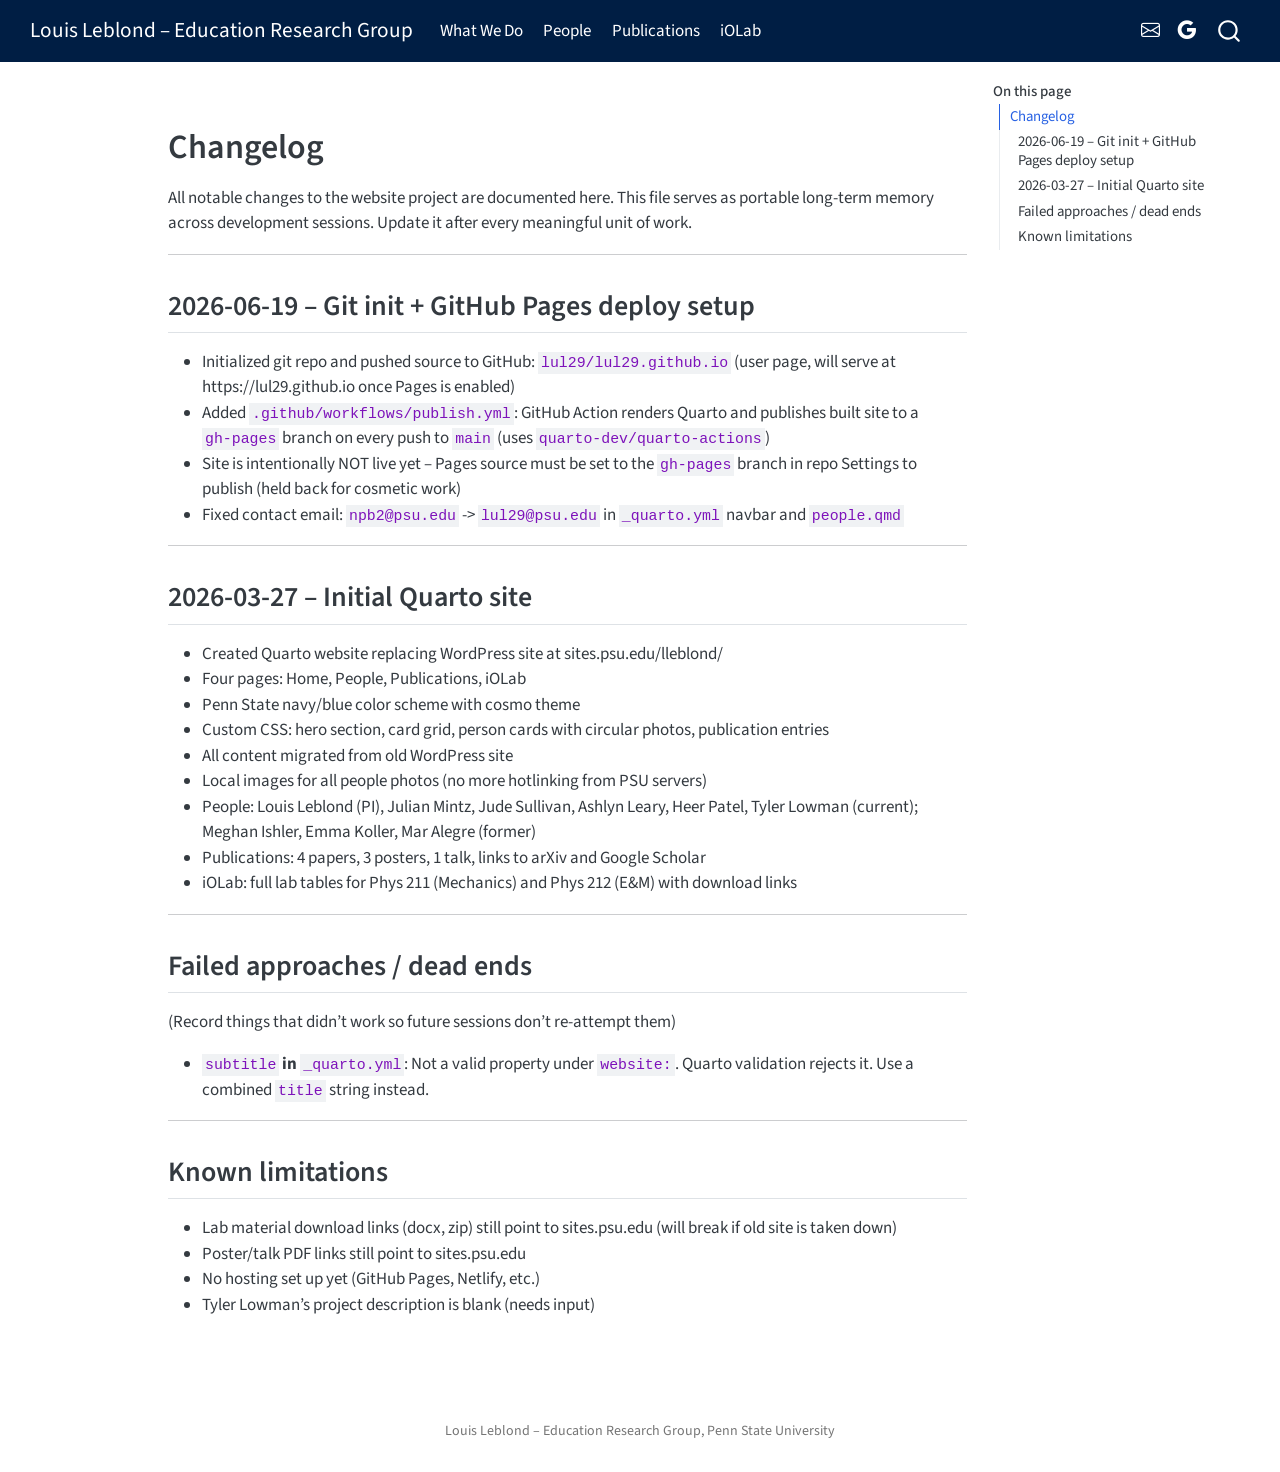
==== CHANGELOG.html @ 8d4fcfae "Built site for gh-pages" ====
<!DOCTYPE html>
<html xmlns="http://www.w3.org/1999/xhtml" lang="en" xml:lang="en"><head>

<meta charset="utf-8">
<meta name="generator" content="quarto-1.9.38">

<meta name="viewport" content="width=device-width, initial-scale=1.0, user-scalable=yes">


<title>changelog – Louis Leblond -- Education Research Group</title>
<style>
/* Default styles provided by pandoc.
** See https://pandoc.org/MANUAL.html#variables-for-html for config info.
*/
code{white-space: pre-wrap;}
span.smallcaps{font-variant: small-caps;}
div.columns{display: flex; gap: min(4vw, 1.5em);}
div.column{flex: auto; overflow-x: auto;}
div.hanging-indent{margin-left: 1.5em; text-indent: -1.5em;}
ul.task-list{list-style: none;}
ul.task-list li input[type="checkbox"] {
  width: 0.8em;
  margin: 0 0.8em 0.2em -1em; /* quarto-specific, see https://github.com/quarto-dev/quarto-cli/issues/4556 */ 
  vertical-align: middle;
}
</style>


<script src="site_libs/quarto-nav/quarto-nav.js"></script>
<script src="site_libs/quarto-nav/headroom.min.js"></script>
<script src="site_libs/clipboard/clipboard.min.js"></script>
<script src="site_libs/quarto-search/autocomplete.umd.js"></script>
<script src="site_libs/quarto-search/fuse.min.js"></script>
<script src="site_libs/quarto-search/quarto-search.js"></script>
<meta name="quarto:offset" content="./">
<script src="site_libs/quarto-html/quarto.js" type="module"></script>
<script src="site_libs/quarto-html/tabsets/tabsets.js" type="module"></script>
<script src="site_libs/quarto-html/popper.min.js"></script>
<script src="site_libs/quarto-html/tippy.umd.min.js"></script>
<script src="site_libs/quarto-html/anchor.min.js"></script>
<link href="site_libs/quarto-html/tippy.css" rel="stylesheet">
<link href="site_libs/quarto-html/quarto-syntax-highlighting-15634bcf2e68342d4ad2dfa704d543f6.css" rel="stylesheet" id="quarto-text-highlighting-styles">
<script src="site_libs/bootstrap/bootstrap.min.js"></script>
<link href="site_libs/bootstrap/bootstrap-icons.css" rel="stylesheet">
<link href="site_libs/bootstrap/bootstrap-d81e7e5f233e71a099a25832605e0fca.min.css" rel="stylesheet" append-hash="true" id="quarto-bootstrap" data-mode="light">
<script id="quarto-search-options" type="application/json">{
  "location": "navbar",
  "copy-button": false,
  "collapse-after": 3,
  "panel-placement": "end",
  "type": "overlay",
  "limit": 50,
  "keyboard-shortcut": [
    "f",
    "/",
    "s"
  ],
  "show-item-context": false,
  "language": {
    "search-no-results-text": "No results",
    "search-matching-documents-text": "matching documents",
    "search-copy-link-title": "Copy link to search",
    "search-hide-matches-text": "Hide additional matches",
    "search-more-match-text": "more match in this document",
    "search-more-matches-text": "more matches in this document",
    "search-clear-button-title": "Clear",
    "search-text-placeholder": "",
    "search-detached-cancel-button-title": "Cancel",
    "search-submit-button-title": "Submit",
    "search-label": "Search"
  }
}</script>


<link rel="stylesheet" href="styles.css">
</head>

<body class="nav-fixed quarto-light">

<div id="quarto-search-results"></div>
  <header id="quarto-header" class="headroom fixed-top">
    <nav class="navbar navbar-expand-lg " data-bs-theme="dark">
      <div class="navbar-container container-fluid">
      <div class="navbar-brand-container mx-auto">
    <a class="navbar-brand" href="./index.html">
    <span class="navbar-title">Louis Leblond – Education Research Group</span>
    </a>
  </div>
            <div id="quarto-search" class="" title="Search"></div>
          <button class="navbar-toggler" type="button" data-bs-toggle="collapse" data-bs-target="#navbarCollapse" aria-controls="navbarCollapse" role="menu" aria-expanded="false" aria-label="Toggle navigation" onclick="if (window.quartoToggleHeadroom) { window.quartoToggleHeadroom(); }">
  <span class="navbar-toggler-icon"></span>
</button>
          <div class="collapse navbar-collapse" id="navbarCollapse">
            <ul class="navbar-nav navbar-nav-scroll me-auto">
  <li class="nav-item">
    <a class="nav-link" href="./index.html"> 
<span class="menu-text">What We Do</span></a>
  </li>  
  <li class="nav-item">
    <a class="nav-link" href="./people.html"> 
<span class="menu-text">People</span></a>
  </li>  
  <li class="nav-item">
    <a class="nav-link" href="./publications.html"> 
<span class="menu-text">Publications</span></a>
  </li>  
  <li class="nav-item">
    <a class="nav-link" href="./iolab.html"> 
<span class="menu-text">iOLab</span></a>
  </li>  
</ul>
            <ul class="navbar-nav navbar-nav-scroll ms-auto">
  <li class="nav-item compact">
    <a class="nav-link" href="mailto:lul29@psu.edu"> <i class="bi bi-envelope" role="img" aria-label="Email">
</i> 
<span class="menu-text"></span></a>
  </li>  
  <li class="nav-item compact">
    <a class="nav-link" href="https://scholar.google.com/citations?user=bIXsdYYAAAAJ&amp;hl=en&amp;oi=ao"> <i class="bi bi-google" role="img" aria-label="Google Scholar">
</i> 
<span class="menu-text"></span></a>
  </li>  
</ul>
          </div> <!-- /navcollapse -->
            <div class="quarto-navbar-tools">
</div>
      </div> <!-- /container-fluid -->
    </nav>
</header>
<!-- content -->
<div id="quarto-content" class="quarto-container page-columns page-rows-contents page-layout-article page-navbar">
<!-- sidebar -->
<!-- margin-sidebar -->
    <div id="quarto-margin-sidebar" class="sidebar margin-sidebar">
        <nav id="TOC" role="doc-toc" class="toc-active">
    <h2 id="toc-title">On this page</h2>
   
  <ul>
  <li><a href="#changelog" id="toc-changelog" class="nav-link active" data-scroll-target="#changelog">Changelog</a>
  <ul class="collapse">
  <li><a href="#git-init-github-pages-deploy-setup" id="toc-git-init-github-pages-deploy-setup" class="nav-link" data-scroll-target="#git-init-github-pages-deploy-setup">2026-06-19 – Git init + GitHub Pages deploy setup</a></li>
  <li><a href="#initial-quarto-site" id="toc-initial-quarto-site" class="nav-link" data-scroll-target="#initial-quarto-site">2026-03-27 – Initial Quarto site</a></li>
  <li><a href="#failed-approaches-dead-ends" id="toc-failed-approaches-dead-ends" class="nav-link" data-scroll-target="#failed-approaches-dead-ends">Failed approaches / dead ends</a></li>
  <li><a href="#known-limitations" id="toc-known-limitations" class="nav-link" data-scroll-target="#known-limitations">Known limitations</a></li>
  </ul></li>
  </ul>
</nav>
    </div>
<!-- main -->
<main class="content" id="quarto-document-content"><header id="title-block-header" class="quarto-title-block"></header>




<section id="changelog" class="level1">
<h1>Changelog</h1>
<p>All notable changes to the website project are documented here. This file serves as portable long-term memory across development sessions. Update it after every meaningful unit of work.</p>
<hr>
<section id="git-init-github-pages-deploy-setup" class="level2">
<h2 class="anchored" data-anchor-id="git-init-github-pages-deploy-setup">2026-06-19 – Git init + GitHub Pages deploy setup</h2>
<ul>
<li>Initialized git repo and pushed source to GitHub: <code>lul29/lul29.github.io</code> (user page, will serve at https://lul29.github.io once Pages is enabled)</li>
<li>Added <code>.github/workflows/publish.yml</code>: GitHub Action renders Quarto and publishes built site to a <code>gh-pages</code> branch on every push to <code>main</code> (uses <code>quarto-dev/quarto-actions</code>)</li>
<li>Site is intentionally NOT live yet – Pages source must be set to the <code>gh-pages</code> branch in repo Settings to publish (held back for cosmetic work)</li>
<li>Fixed contact email: <code>npb2@psu.edu</code> -&gt; <code>lul29@psu.edu</code> in <code>_quarto.yml</code> navbar and <code>people.qmd</code></li>
</ul>
<hr>
</section>
<section id="initial-quarto-site" class="level2">
<h2 class="anchored" data-anchor-id="initial-quarto-site">2026-03-27 – Initial Quarto site</h2>
<ul>
<li>Created Quarto website replacing WordPress site at sites.psu.edu/lleblond/</li>
<li>Four pages: Home, People, Publications, iOLab</li>
<li>Penn State navy/blue color scheme with cosmo theme</li>
<li>Custom CSS: hero section, card grid, person cards with circular photos, publication entries</li>
<li>All content migrated from old WordPress site</li>
<li>Local images for all people photos (no more hotlinking from PSU servers)</li>
<li>People: Louis Leblond (PI), Julian Mintz, Jude Sullivan, Ashlyn Leary, Heer Patel, Tyler Lowman (current); Meghan Ishler, Emma Koller, Mar Alegre (former)</li>
<li>Publications: 4 papers, 3 posters, 1 talk, links to arXiv and Google Scholar</li>
<li>iOLab: full lab tables for Phys 211 (Mechanics) and Phys 212 (E&amp;M) with download links</li>
</ul>
<hr>
</section>
<section id="failed-approaches-dead-ends" class="level2">
<h2 class="anchored" data-anchor-id="failed-approaches-dead-ends">Failed approaches / dead ends</h2>
<p>(Record things that didn’t work so future sessions don’t re-attempt them)</p>
<ul>
<li><strong><code>subtitle</code> in <code>_quarto.yml</code></strong>: Not a valid property under <code>website:</code>. Quarto validation rejects it. Use a combined <code>title</code> string instead.</li>
</ul>
<hr>
</section>
<section id="known-limitations" class="level2">
<h2 class="anchored" data-anchor-id="known-limitations">Known limitations</h2>
<ul>
<li>Lab material download links (docx, zip) still point to sites.psu.edu (will break if old site is taken down)</li>
<li>Poster/talk PDF links still point to sites.psu.edu</li>
<li>No hosting set up yet (GitHub Pages, Netlify, etc.)</li>
<li>Tyler Lowman’s project description is blank (needs input)</li>
</ul>


</section>
</section>

</main> <!-- /main -->
<script id="quarto-html-after-body" type="application/javascript">
  window.document.addEventListener("DOMContentLoaded", function (event) {
    const icon = "";
    const anchorJS = new window.AnchorJS();
    anchorJS.options = {
      placement: 'right',
      icon: icon
    };
    anchorJS.add('.anchored');
    const isCodeAnnotation = (el) => {
      for (const clz of el.classList) {
        if (clz.startsWith('code-annotation-')) {                     
          return true;
        }
      }
      return false;
    }
    const onCopySuccess = function(e) {
      // button target
      const button = e.trigger;
      // don't keep focus
      button.blur();
      // flash "checked"
      button.classList.add('code-copy-button-checked');
      var currentTitle = button.getAttribute("title");
      button.setAttribute("title", "Copied!");
      let tooltip;
      if (window.bootstrap) {
        button.setAttribute("data-bs-toggle", "tooltip");
        button.setAttribute("data-bs-placement", "left");
        button.setAttribute("data-bs-title", "Copied!");
        tooltip = new bootstrap.Tooltip(button, 
          { trigger: "manual", 
            customClass: "code-copy-button-tooltip",
            offset: [0, -8]});
        tooltip.show();    
      }
      setTimeout(function() {
        if (tooltip) {
          tooltip.hide();
          button.removeAttribute("data-bs-title");
          button.removeAttribute("data-bs-toggle");
          button.removeAttribute("data-bs-placement");
        }
        button.setAttribute("title", currentTitle);
        button.classList.remove('code-copy-button-checked');
      }, 1000);
      // clear code selection
      e.clearSelection();
    }
    const getTextToCopy = function(trigger) {
      const outerScaffold = trigger.parentElement.cloneNode(true);
      const codeEl = outerScaffold.querySelector('code');
      for (const childEl of codeEl.children) {
        if (isCodeAnnotation(childEl)) {
          childEl.remove();
        }
      }
      return codeEl.innerText;
    }
    const clipboard = new window.ClipboardJS('.code-copy-button:not([data-in-quarto-modal])', {
      text: getTextToCopy
    });
    clipboard.on('success', onCopySuccess);
    if (window.document.getElementById('quarto-embedded-source-code-modal')) {
      const clipboardModal = new window.ClipboardJS('.code-copy-button[data-in-quarto-modal]', {
        text: getTextToCopy,
        container: window.document.getElementById('quarto-embedded-source-code-modal')
      });
      clipboardModal.on('success', onCopySuccess);
    }
      var localhostRegex = new RegExp(/^(?:http|https):\/\/localhost\:?[0-9]*\//);
      var mailtoRegex = new RegExp(/^mailto:/);
        var filterRegex = new RegExp("https:\/\/lul29\.github\.io\/");
      var isInternal = (href) => {
          return filterRegex.test(href) || localhostRegex.test(href) || mailtoRegex.test(href);
      }
      // Inspect non-navigation links and adorn them if external
     var links = window.document.querySelectorAll('a[href]:not(.nav-link):not(.navbar-brand):not(.toc-action):not(.sidebar-link):not(.sidebar-item-toggle):not(.pagination-link):not(.no-external):not([aria-hidden]):not(.dropdown-item):not(.quarto-navigation-tool):not(.about-link)');
      for (var i=0; i<links.length; i++) {
        const link = links[i];
        if (!isInternal(link.href)) {
          // undo the damage that might have been done by quarto-nav.js in the case of
          // links that we want to consider external
          if (link.dataset.originalHref !== undefined) {
            link.href = link.dataset.originalHref;
          }
        }
      }
    function tippyHover(el, contentFn, onTriggerFn, onUntriggerFn) {
      const config = {
        allowHTML: true,
        maxWidth: 500,
        delay: 100,
        arrow: false,
        appendTo: function(el) {
            return el.parentElement;
        },
        interactive: true,
        interactiveBorder: 10,
        theme: 'quarto',
        placement: 'bottom-start',
      };
      if (contentFn) {
        config.content = contentFn;
      }
      if (onTriggerFn) {
        config.onTrigger = onTriggerFn;
      }
      if (onUntriggerFn) {
        config.onUntrigger = onUntriggerFn;
      }
      window.tippy(el, config); 
    }
    const noterefs = window.document.querySelectorAll('a[role="doc-noteref"]');
    for (var i=0; i<noterefs.length; i++) {
      const ref = noterefs[i];
      tippyHover(ref, function() {
        // use id or data attribute instead here
        let href = ref.getAttribute('data-footnote-href') || ref.getAttribute('href');
        try { href = new URL(href).hash; } catch {}
        const id = href.replace(/^#\/?/, "");
        const note = window.document.getElementById(id);
        if (note) {
          return note.innerHTML;
        } else {
          return "";
        }
      });
    }
    const xrefs = window.document.querySelectorAll('a.quarto-xref');
    const processXRef = (id, note) => {
      // Strip column container classes
      const stripColumnClz = (el) => {
        el.classList.remove("page-full", "page-columns");
        if (el.children) {
          for (const child of el.children) {
            stripColumnClz(child);
          }
        }
      }
      stripColumnClz(note)
      if (id === null || id.startsWith('sec-')) {
        // Special case sections, only their first couple elements
        const container = document.createElement("div");
        if (note.children && note.children.length > 2) {
          container.appendChild(note.children[0].cloneNode(true));
          for (let i = 1; i < note.children.length; i++) {
            const child = note.children[i];
            if (child.tagName === "P" && child.innerText === "") {
              continue;
            } else {
              container.appendChild(child.cloneNode(true));
              break;
            }
          }
          if (window.Quarto?.typesetMath) {
            window.Quarto.typesetMath(container);
          }
          return container.innerHTML
        } else {
          if (window.Quarto?.typesetMath) {
            window.Quarto.typesetMath(note);
          }
          return note.innerHTML;
        }
      } else {
        // Remove any anchor links if they are present
        const anchorLink = note.querySelector('a.anchorjs-link');
        if (anchorLink) {
          anchorLink.remove();
        }
        if (window.Quarto?.typesetMath) {
          window.Quarto.typesetMath(note);
        }
        if (note.classList.contains("callout")) {
          return note.outerHTML;
        } else {
          return note.innerHTML;
        }
      }
    }
    for (var i=0; i<xrefs.length; i++) {
      const xref = xrefs[i];
      tippyHover(xref, undefined, function(instance) {
        instance.disable();
        let url = xref.getAttribute('href');
        let hash = undefined; 
        if (url.startsWith('#')) {
          hash = url;
        } else {
          try { hash = new URL(url).hash; } catch {}
        }
        if (hash) {
          const id = hash.replace(/^#\/?/, "");
          const note = window.document.getElementById(id);
          if (note !== null) {
            try {
              const html = processXRef(id, note.cloneNode(true));
              instance.setContent(html);
            } finally {
              instance.enable();
              instance.show();
            }
          } else {
            // See if we can fetch this
            fetch(url.split('#')[0])
            .then(res => res.text())
            .then(html => {
              const parser = new DOMParser();
              const htmlDoc = parser.parseFromString(html, "text/html");
              const note = htmlDoc.getElementById(id);
              if (note !== null) {
                const html = processXRef(id, note);
                instance.setContent(html);
              } 
            }).finally(() => {
              instance.enable();
              instance.show();
            });
          }
        } else {
          // See if we can fetch a full url (with no hash to target)
          // This is a special case and we should probably do some content thinning / targeting
          fetch(url)
          .then(res => res.text())
          .then(html => {
            const parser = new DOMParser();
            const htmlDoc = parser.parseFromString(html, "text/html");
            const note = htmlDoc.querySelector('main.content');
            if (note !== null) {
              // This should only happen for chapter cross references
              // (since there is no id in the URL)
              // remove the first header
              if (note.children.length > 0 && note.children[0].tagName === "HEADER") {
                note.children[0].remove();
              }
              const html = processXRef(null, note);
              instance.setContent(html);
            } 
          }).finally(() => {
            instance.enable();
            instance.show();
          });
        }
      }, function(instance) {
      });
    }
        let selectedAnnoteEl;
        const selectorForAnnotation = ( cell, annotation) => {
          let cellAttr = 'data-code-cell="' + cell + '"';
          let lineAttr = 'data-code-annotation="' +  annotation + '"';
          const selector = 'span[' + cellAttr + '][' + lineAttr + ']';
          return selector;
        }
        const selectCodeLines = (annoteEl) => {
          const doc = window.document;
          const targetCell = annoteEl.getAttribute("data-target-cell");
          const targetAnnotation = annoteEl.getAttribute("data-target-annotation");
          const annoteSpan = window.document.querySelector(selectorForAnnotation(targetCell, targetAnnotation));
          const lines = annoteSpan.getAttribute("data-code-lines").split(",");
          const lineIds = lines.map((line) => {
            return targetCell + "-" + line;
          })
          let top = null;
          let height = null;
          let parent = null;
          if (lineIds.length > 0) {
              //compute the position of the single el (top and bottom and make a div)
              const el = window.document.getElementById(lineIds[0]);
              top = el.offsetTop;
              height = el.offsetHeight;
              parent = el.parentElement.parentElement;
            if (lineIds.length > 1) {
              const lastEl = window.document.getElementById(lineIds[lineIds.length - 1]);
              const bottom = lastEl.offsetTop + lastEl.offsetHeight;
              height = bottom - top;
            }
            if (top !== null && height !== null && parent !== null) {
              // cook up a div (if necessary) and position it 
              let div = window.document.getElementById("code-annotation-line-highlight");
              if (div === null) {
                div = window.document.createElement("div");
                div.setAttribute("id", "code-annotation-line-highlight");
                div.style.position = 'absolute';
                parent.appendChild(div);
              }
              div.style.top = top - 2 + "px";
              div.style.height = height + 4 + "px";
              div.style.left = 0;
              let gutterDiv = window.document.getElementById("code-annotation-line-highlight-gutter");
              if (gutterDiv === null) {
                gutterDiv = window.document.createElement("div");
                gutterDiv.setAttribute("id", "code-annotation-line-highlight-gutter");
                gutterDiv.style.position = 'absolute';
                const codeCell = window.document.getElementById(targetCell);
                const gutter = codeCell.querySelector('.code-annotation-gutter');
                gutter.appendChild(gutterDiv);
              }
              gutterDiv.style.top = top - 2 + "px";
              gutterDiv.style.height = height + 4 + "px";
            }
            selectedAnnoteEl = annoteEl;
          }
        };
        const unselectCodeLines = () => {
          const elementsIds = ["code-annotation-line-highlight", "code-annotation-line-highlight-gutter"];
          elementsIds.forEach((elId) => {
            const div = window.document.getElementById(elId);
            if (div) {
              div.remove();
            }
          });
          selectedAnnoteEl = undefined;
        };
          // Handle positioning of the toggle
      window.addEventListener(
        "resize",
        throttle(() => {
          elRect = undefined;
          if (selectedAnnoteEl) {
            selectCodeLines(selectedAnnoteEl);
          }
        }, 10)
      );
      function throttle(fn, ms) {
      let throttle = false;
      let timer;
        return (...args) => {
          if(!throttle) { // first call gets through
              fn.apply(this, args);
              throttle = true;
          } else { // all the others get throttled
              if(timer) clearTimeout(timer); // cancel #2
              timer = setTimeout(() => {
                fn.apply(this, args);
                timer = throttle = false;
              }, ms);
          }
        };
      }
        // Attach click handler to the DT
        const annoteDls = window.document.querySelectorAll('dt[data-target-cell]');
        for (const annoteDlNode of annoteDls) {
          annoteDlNode.addEventListener('click', (event) => {
            const clickedEl = event.target;
            if (clickedEl !== selectedAnnoteEl) {
              unselectCodeLines();
              const activeEl = window.document.querySelector('dt[data-target-cell].code-annotation-active');
              if (activeEl) {
                activeEl.classList.remove('code-annotation-active');
              }
              selectCodeLines(clickedEl);
              clickedEl.classList.add('code-annotation-active');
            } else {
              // Unselect the line
              unselectCodeLines();
              clickedEl.classList.remove('code-annotation-active');
            }
          });
        }
    const findCites = (el) => {
      const parentEl = el.parentElement;
      if (parentEl) {
        const cites = parentEl.dataset.cites;
        if (cites) {
          return {
            el,
            cites: cites.split(' ')
          };
        } else {
          return findCites(el.parentElement)
        }
      } else {
        return undefined;
      }
    };
    var bibliorefs = window.document.querySelectorAll('a[role="doc-biblioref"]');
    for (var i=0; i<bibliorefs.length; i++) {
      const ref = bibliorefs[i];
      const citeInfo = findCites(ref);
      if (citeInfo) {
        tippyHover(citeInfo.el, function() {
          var popup = window.document.createElement('div');
          citeInfo.cites.forEach(function(cite) {
            var citeDiv = window.document.createElement('div');
            citeDiv.classList.add('hanging-indent');
            citeDiv.classList.add('csl-entry');
            var biblioDiv = window.document.getElementById('ref-' + cite);
            if (biblioDiv) {
              citeDiv.innerHTML = biblioDiv.innerHTML;
            }
            popup.appendChild(citeDiv);
          });
          return popup.innerHTML;
        });
      }
    }
  });
  </script>
</div> <!-- /content -->
<footer class="footer">
  <div class="nav-footer">
    <div class="nav-footer-left">
      &nbsp;
    </div>   
    <div class="nav-footer-center">
<p>Louis Leblond – Education Research Group, Penn State University</p>
</div>
    <div class="nav-footer-right">
      &nbsp;
    </div>
  </div>
</footer>




</body></html>
---- site_libs/quarto-html/tippy.css ----
.tippy-box[data-animation=fade][data-state=hidden]{opacity:0}[data-tippy-root]{max-width:calc(100vw - 10px)}.tippy-box{position:relative;background-color:#333;color:#fff;border-radius:4px;font-size:14px;line-height:1.4;white-space:normal;outline:0;transition-property:transform,visibility,opacity}.tippy-box[data-placement^=top]>.tippy-arrow{bottom:0}.tippy-box[data-placement^=top]>.tippy-arrow:before{bottom:-7px;left:0;border-width:8px 8px 0;border-top-color:initial;transform-origin:center top}.tippy-box[data-placement^=bottom]>.tippy-arrow{top:0}.tippy-box[data-placement^=bottom]>.tippy-arrow:before{top:-7px;left:0;border-width:0 8px 8px;border-bottom-color:initial;transform-origin:center bottom}.tippy-box[data-placement^=left]>.tippy-arrow{right:0}.tippy-box[data-placement^=left]>.tippy-arrow:before{border-width:8px 0 8px 8px;border-left-color:initial;right:-7px;transform-origin:center left}.tippy-box[data-placement^=right]>.tippy-arrow{left:0}.tippy-box[data-placement^=right]>.tippy-arrow:before{left:-7px;border-width:8px 8px 8px 0;border-right-color:initial;transform-origin:center right}.tippy-box[data-inertia][data-state=visible]{transition-timing-function:cubic-bezier(.54,1.5,.38,1.11)}.tippy-arrow{width:16px;height:16px;color:#333}.tippy-arrow:before{content:"";position:absolute;border-color:transparent;border-style:solid}.tippy-content{position:relative;padding:5px 9px;z-index:1}
---- site_libs/quarto-html/quarto-syntax-highlighting-15634bcf2e68342d4ad2dfa704d543f6.css ----
/* quarto syntax highlight colors */
:root {
  --quarto-hl-ot-color: #003B4F;
  --quarto-hl-at-color: #657422;
  --quarto-hl-ss-color: #20794D;
  --quarto-hl-an-color: #5E5E5E;
  --quarto-hl-fu-color: #4758AB;
  --quarto-hl-st-color: #20794D;
  --quarto-hl-cf-color: #003B4F;
  --quarto-hl-op-color: #5E5E5E;
  --quarto-hl-er-color: #AD0000;
  --quarto-hl-bn-color: #AD0000;
  --quarto-hl-al-color: #AD0000;
  --quarto-hl-va-color: #111111;
  --quarto-hl-bu-color: inherit;
  --quarto-hl-ex-color: inherit;
  --quarto-hl-pp-color: #AD0000;
  --quarto-hl-in-color: #5E5E5E;
  --quarto-hl-vs-color: #20794D;
  --quarto-hl-wa-color: #5E5E5E;
  --quarto-hl-do-color: #5E5E5E;
  --quarto-hl-im-color: #00769E;
  --quarto-hl-ch-color: #20794D;
  --quarto-hl-dt-color: #AD0000;
  --quarto-hl-fl-color: #AD0000;
  --quarto-hl-co-color: #5E5E5E;
  --quarto-hl-cv-color: #5E5E5E;
  --quarto-hl-cn-color: #8f5902;
  --quarto-hl-sc-color: #5E5E5E;
  --quarto-hl-dv-color: #AD0000;
  --quarto-hl-kw-color: #003B4F;
}

/* other quarto variables */
:root {
  --quarto-font-monospace: SFMono-Regular, Menlo, Monaco, Consolas, "Liberation Mono", "Courier New", monospace;
}

/* syntax highlight based on Pandoc's rules */
pre > code.sourceCode > span {
  color: #003B4F;
}

code.sourceCode > span {
  color: #003B4F;
}

div.sourceCode,
div.sourceCode pre.sourceCode {
  color: #003B4F;
}

/* Normal */
code span {
  color: #003B4F;
}

/* Alert */
code span.al {
  color: #AD0000;
  font-style: inherit;
}

/* Annotation */
code span.an {
  color: #5E5E5E;
  font-style: inherit;
}

/* Attribute */
code span.at {
  color: #657422;
  font-style: inherit;
}

/* BaseN */
code span.bn {
  color: #AD0000;
  font-style: inherit;
}

/* BuiltIn */
code span.bu {
  font-style: inherit;
}

/* ControlFlow */
code span.cf {
  color: #003B4F;
  font-weight: bold;
  font-style: inherit;
}

/* Char */
code span.ch {
  color: #20794D;
  font-style: inherit;
}

/* Constant */
code span.cn {
  color: #8f5902;
  font-style: inherit;
}

/* Comment */
code span.co {
  color: #5E5E5E;
  font-style: inherit;
}

/* CommentVar */
code span.cv {
  color: #5E5E5E;
  font-style: italic;
}

/* Documentation */
code span.do {
  color: #5E5E5E;
  font-style: italic;
}

/* DataType */
code span.dt {
  color: #AD0000;
  font-style: inherit;
}

/* DecVal */
code span.dv {
  color: #AD0000;
  font-style: inherit;
}

/* Error */
code span.er {
  color: #AD0000;
  font-style: inherit;
}

/* Extension */
code span.ex {
  font-style: inherit;
}

/* Float */
code span.fl {
  color: #AD0000;
  font-style: inherit;
}

/* Function */
code span.fu {
  color: #4758AB;
  font-style: inherit;
}

/* Import */
code span.im {
  color: #00769E;
  font-style: inherit;
}

/* Information */
code span.in {
  color: #5E5E5E;
  font-style: inherit;
}

/* Keyword */
code span.kw {
  color: #003B4F;
  font-weight: bold;
  font-style: inherit;
}

/* Operator */
code span.op {
  color: #5E5E5E;
  font-style: inherit;
}

/* Other */
code span.ot {
  color: #003B4F;
  font-style: inherit;
}

/* Preprocessor */
code span.pp {
  color: #AD0000;
  font-style: inherit;
}

/* SpecialChar */
code span.sc {
  color: #5E5E5E;
  font-style: inherit;
}

/* SpecialString */
code span.ss {
  color: #20794D;
  font-style: inherit;
}

/* String */
code span.st {
  color: #20794D;
  font-style: inherit;
}

/* Variable */
code span.va {
  color: #111111;
  font-style: inherit;
}

/* VerbatimString */
code span.vs {
  color: #20794D;
  font-style: inherit;
}

/* Warning */
code span.wa {
  color: #5E5E5E;
  font-style: italic;
}

.prevent-inlining {
  content: "</";
}

/*# sourceMappingURL=f23921c56f73e400b49028c9186a1aa0.css.map */
---- styles.css ----
/* Penn State brand colors */
:root {
  --psu-blue: #001E44;
  --psu-light-blue: #009CDE;
  --psu-white: #FFFFFF;
  --psu-light-gray: #F5F5F5;
}

/* Hero section on homepage */
.hero-section {
  background: linear-gradient(135deg, var(--psu-blue) 0%, #003366 100%);
  color: var(--psu-white);
  padding: 3rem 2rem;
  border-radius: 8px;
  margin-bottom: 2rem;
}

.hero-section h2 {
  color: var(--psu-light-blue);
  border-bottom: none;
  margin-top: 0;
}

.hero-section p {
  font-size: 1.1rem;
  line-height: 1.7;
}

/* Card layout for research areas and people */
.card-grid {
  display: grid;
  grid-template-columns: repeat(auto-fit, minmax(300px, 1fr));
  gap: 1.5rem;
  margin: 1.5rem 0;
}

.card {
  background: var(--psu-white);
  border: 1px solid #e0e0e0;
  border-radius: 8px;
  padding: 1.5rem;
  box-shadow: 0 2px 4px rgba(0,0,0,0.06);
  transition: box-shadow 0.2s ease;
}

.card:hover {
  box-shadow: 0 4px 12px rgba(0,0,0,0.1);
}

.card h3 {
  color: var(--psu-blue);
  margin-top: 0;
}

/* People cards */
.person-card {
  display: flex;
  gap: 1.5rem;
  align-items: flex-start;
  background: var(--psu-white);
  border: 1px solid #e0e0e0;
  border-radius: 8px;
  padding: 1.5rem;
  margin-bottom: 1rem;
  box-shadow: 0 2px 4px rgba(0,0,0,0.06);
}

.person-card img {
  width: 120px;
  height: 120px;
  border-radius: 50%;
  object-fit: cover;
  flex-shrink: 0;
}

.person-card .person-info h3 {
  margin-top: 0;
  color: var(--psu-blue);
}

.person-card .person-info p {
  margin: 0.3rem 0;
}

/* Publication list styling */
.pub-entry {
  padding: 1rem 0;
  border-bottom: 1px solid #eee;
}

.pub-entry:last-child {
  border-bottom: none;
}

.pub-entry .pub-title {
  font-weight: 600;
  color: var(--psu-blue);
}

.pub-entry .pub-authors {
  color: #555;
  font-size: 0.95rem;
}

.pub-entry .pub-venue {
  font-style: italic;
  color: #777;
}

/* Lab tables */
.lab-table {
  width: 100%;
}

.lab-table th {
  background: var(--psu-blue);
  color: var(--psu-white);
  padding: 0.75rem;
}

.lab-table td {
  padding: 0.75rem;
  border-bottom: 1px solid #eee;
}

.lab-table tr:hover {
  background: var(--psu-light-gray);
}

/* Responsive adjustments */
@media (max-width: 600px) {
  .person-card {
    flex-direction: column;
    align-items: center;
    text-align: center;
  }
}
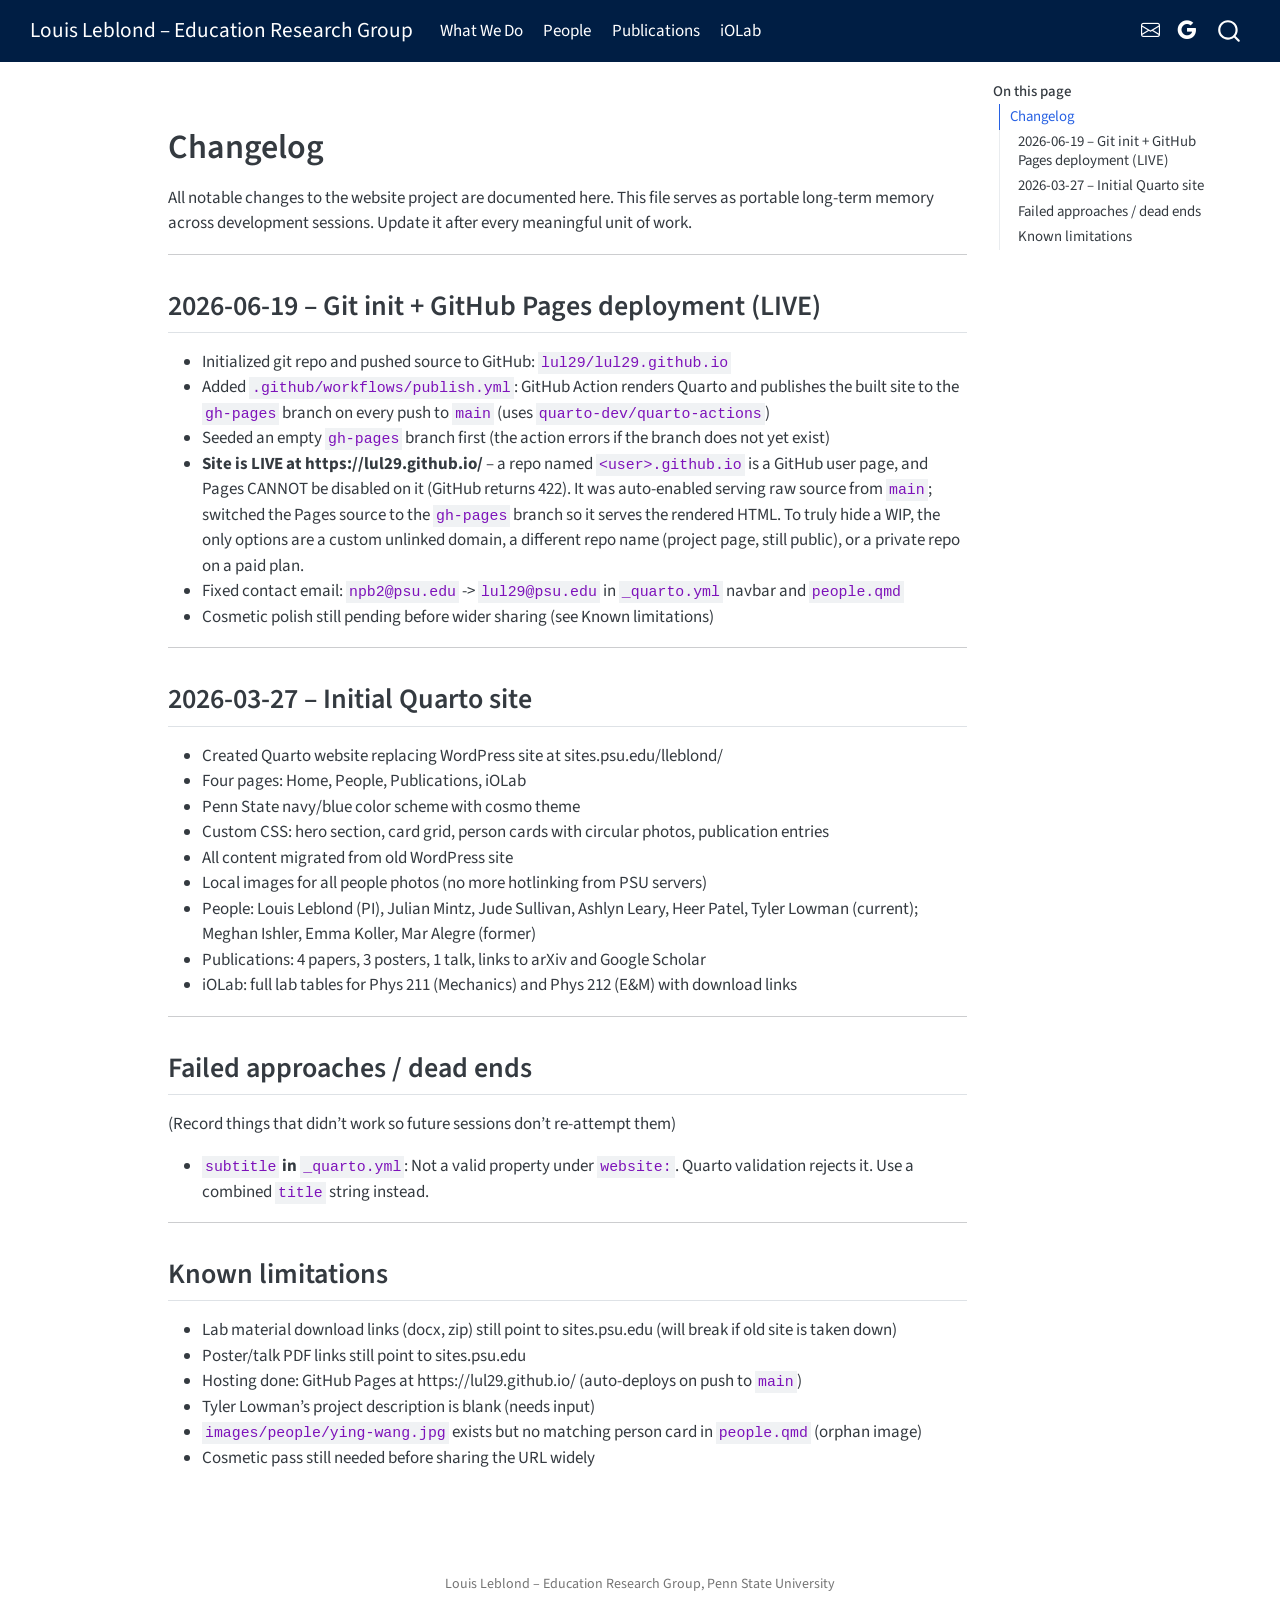
==== commit 06dee188: "Built site for gh-pages" ====
--- a/CHANGELOG.html
+++ b/CHANGELOG.html
@@ -138,7 +138,7 @@
   <ul>
   <li><a href="#changelog" id="toc-changelog" class="nav-link active" data-scroll-target="#changelog">Changelog</a>
   <ul class="collapse">
-  <li><a href="#git-init-github-pages-deploy-setup" id="toc-git-init-github-pages-deploy-setup" class="nav-link" data-scroll-target="#git-init-github-pages-deploy-setup">2026-06-19 – Git init + GitHub Pages deploy setup</a></li>
+  <li><a href="#git-init-github-pages-deployment-live" id="toc-git-init-github-pages-deployment-live" class="nav-link" data-scroll-target="#git-init-github-pages-deployment-live">2026-06-19 – Git init + GitHub Pages deployment (LIVE)</a></li>
   <li><a href="#initial-quarto-site" id="toc-initial-quarto-site" class="nav-link" data-scroll-target="#initial-quarto-site">2026-03-27 – Initial Quarto site</a></li>
   <li><a href="#failed-approaches-dead-ends" id="toc-failed-approaches-dead-ends" class="nav-link" data-scroll-target="#failed-approaches-dead-ends">Failed approaches / dead ends</a></li>
   <li><a href="#known-limitations" id="toc-known-limitations" class="nav-link" data-scroll-target="#known-limitations">Known limitations</a></li>
@@ -156,13 +156,15 @@
 <h1>Changelog</h1>
 <p>All notable changes to the website project are documented here. This file serves as portable long-term memory across development sessions. Update it after every meaningful unit of work.</p>
 <hr>
-<section id="git-init-github-pages-deploy-setup" class="level2">
-<h2 class="anchored" data-anchor-id="git-init-github-pages-deploy-setup">2026-06-19 – Git init + GitHub Pages deploy setup</h2>
+<section id="git-init-github-pages-deployment-live" class="level2">
+<h2 class="anchored" data-anchor-id="git-init-github-pages-deployment-live">2026-06-19 – Git init + GitHub Pages deployment (LIVE)</h2>
 <ul>
-<li>Initialized git repo and pushed source to GitHub: <code>lul29/lul29.github.io</code> (user page, will serve at https://lul29.github.io once Pages is enabled)</li>
-<li>Added <code>.github/workflows/publish.yml</code>: GitHub Action renders Quarto and publishes built site to a <code>gh-pages</code> branch on every push to <code>main</code> (uses <code>quarto-dev/quarto-actions</code>)</li>
-<li>Site is intentionally NOT live yet – Pages source must be set to the <code>gh-pages</code> branch in repo Settings to publish (held back for cosmetic work)</li>
+<li>Initialized git repo and pushed source to GitHub: <code>lul29/lul29.github.io</code></li>
+<li>Added <code>.github/workflows/publish.yml</code>: GitHub Action renders Quarto and publishes the built site to the <code>gh-pages</code> branch on every push to <code>main</code> (uses <code>quarto-dev/quarto-actions</code>)</li>
+<li>Seeded an empty <code>gh-pages</code> branch first (the action errors if the branch does not yet exist)</li>
+<li><strong>Site is LIVE at https://lul29.github.io/</strong> – a repo named <code>&lt;user&gt;.github.io</code> is a GitHub user page, and Pages CANNOT be disabled on it (GitHub returns 422). It was auto-enabled serving raw source from <code>main</code>; switched the Pages source to the <code>gh-pages</code> branch so it serves the rendered HTML. To truly hide a WIP, the only options are a custom unlinked domain, a different repo name (project page, still public), or a private repo on a paid plan.</li>
 <li>Fixed contact email: <code>npb2@psu.edu</code> -&gt; <code>lul29@psu.edu</code> in <code>_quarto.yml</code> navbar and <code>people.qmd</code></li>
+<li>Cosmetic polish still pending before wider sharing (see Known limitations)</li>
 </ul>
 <hr>
 </section>
@@ -194,8 +196,10 @@
 <ul>
 <li>Lab material download links (docx, zip) still point to sites.psu.edu (will break if old site is taken down)</li>
 <li>Poster/talk PDF links still point to sites.psu.edu</li>
-<li>No hosting set up yet (GitHub Pages, Netlify, etc.)</li>
+<li>Hosting done: GitHub Pages at https://lul29.github.io/ (auto-deploys on push to <code>main</code>)</li>
 <li>Tyler Lowman’s project description is blank (needs input)</li>
+<li><code>images/people/ying-wang.jpg</code> exists but no matching person card in <code>people.qmd</code> (orphan image)</li>
+<li>Cosmetic pass still needed before sharing the URL widely</li>
 </ul>
 
 
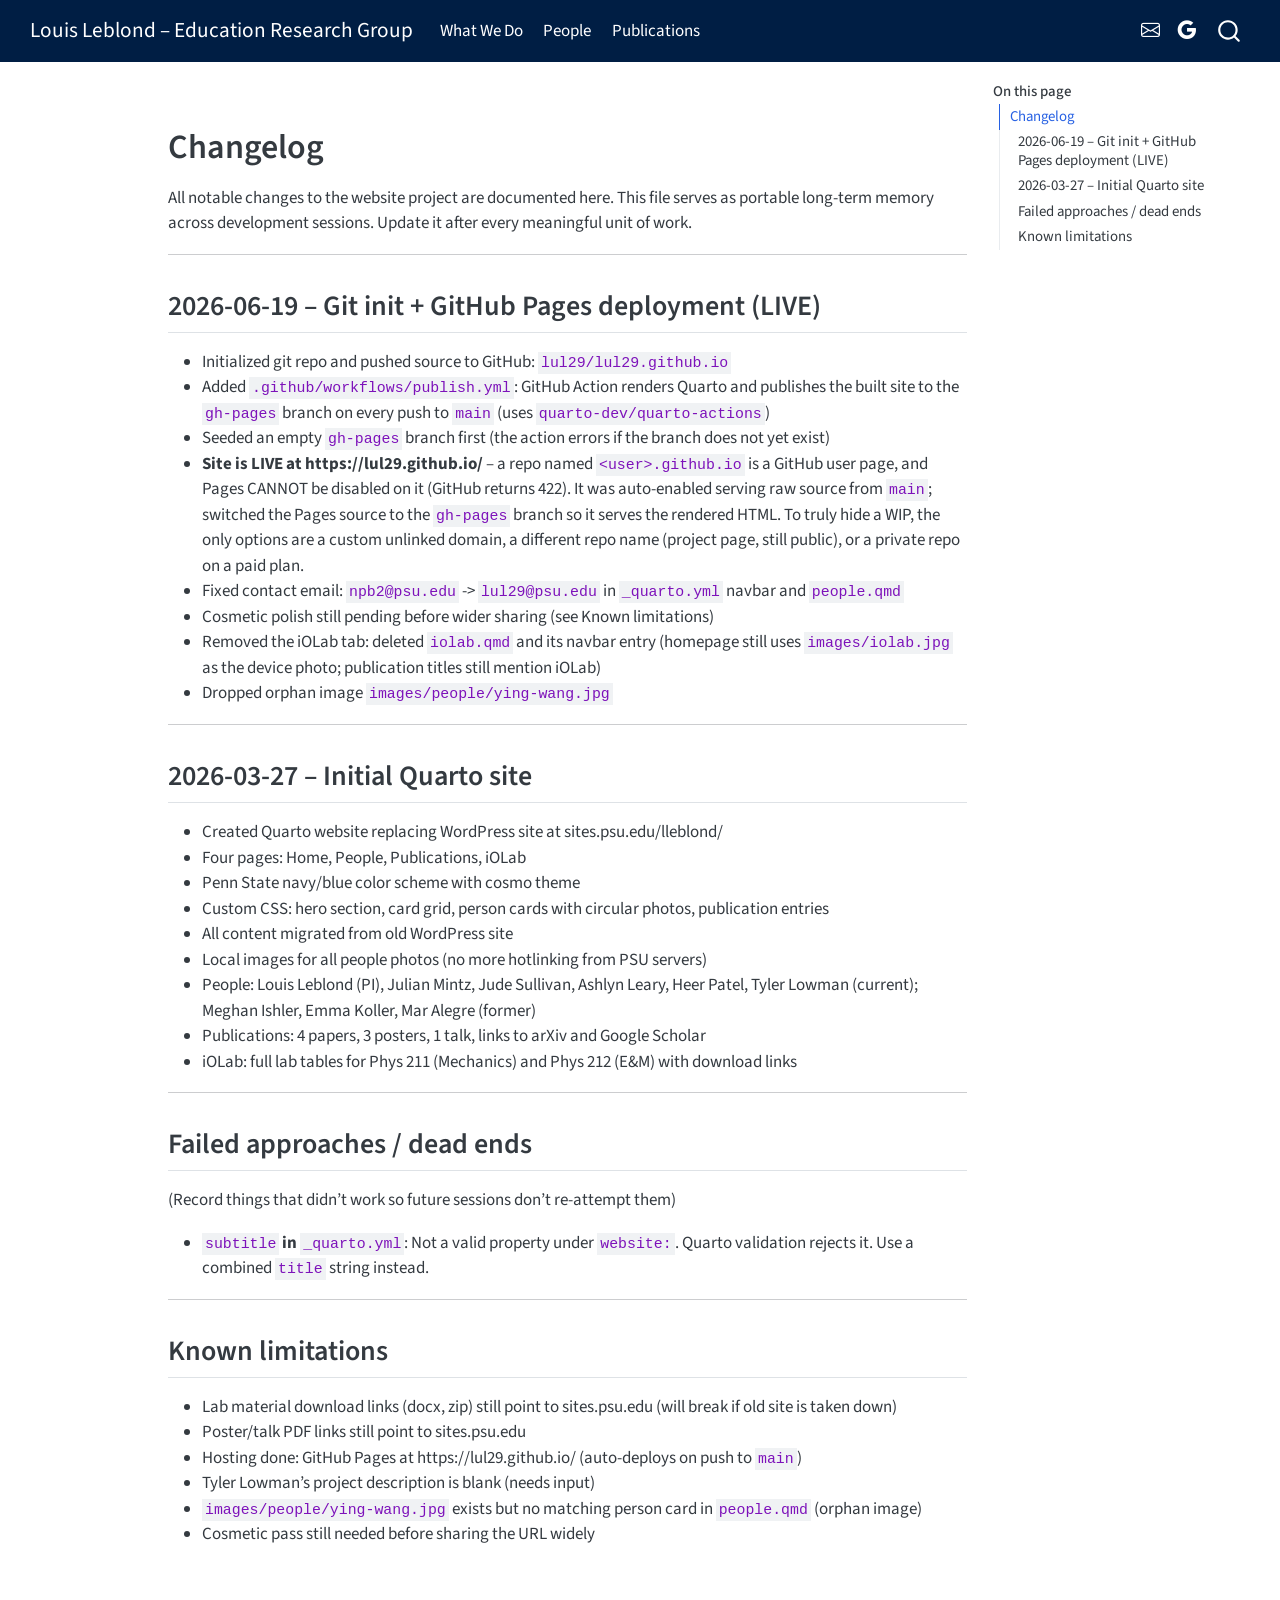
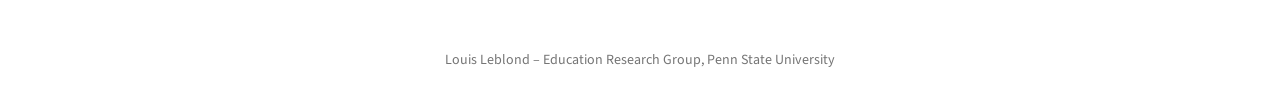
==== commit 8f48d735: "Built site for gh-pages" ====
--- a/CHANGELOG.html
+++ b/CHANGELOG.html
@@ -104,10 +104,6 @@
     <a class="nav-link" href="./publications.html"> 
 <span class="menu-text">Publications</span></a>
   </li>  
-  <li class="nav-item">
-    <a class="nav-link" href="./iolab.html"> 
-<span class="menu-text">iOLab</span></a>
-  </li>  
 </ul>
             <ul class="navbar-nav navbar-nav-scroll ms-auto">
   <li class="nav-item compact">
@@ -165,6 +161,8 @@
 <li><strong>Site is LIVE at https://lul29.github.io/</strong> – a repo named <code>&lt;user&gt;.github.io</code> is a GitHub user page, and Pages CANNOT be disabled on it (GitHub returns 422). It was auto-enabled serving raw source from <code>main</code>; switched the Pages source to the <code>gh-pages</code> branch so it serves the rendered HTML. To truly hide a WIP, the only options are a custom unlinked domain, a different repo name (project page, still public), or a private repo on a paid plan.</li>
 <li>Fixed contact email: <code>npb2@psu.edu</code> -&gt; <code>lul29@psu.edu</code> in <code>_quarto.yml</code> navbar and <code>people.qmd</code></li>
 <li>Cosmetic polish still pending before wider sharing (see Known limitations)</li>
+<li>Removed the iOLab tab: deleted <code>iolab.qmd</code> and its navbar entry (homepage still uses <code>images/iolab.jpg</code> as the device photo; publication titles still mention iOLab)</li>
+<li>Dropped orphan image <code>images/people/ying-wang.jpg</code></li>
 </ul>
 <hr>
 </section>
